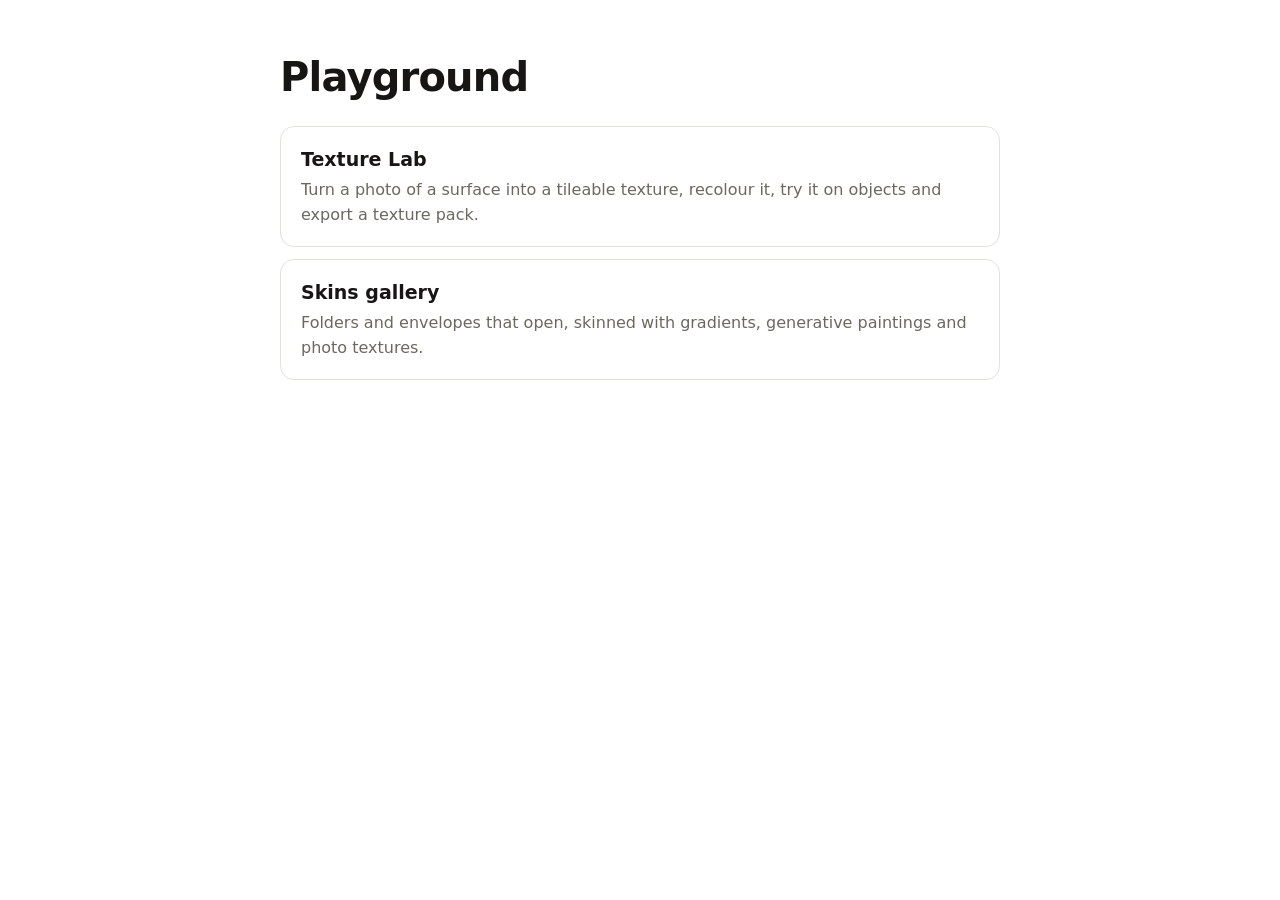
==== index.html @ a5c2b9e4 "Add Vercel static-site config and landing page Co-Authored-By: Claude Opus 5.5 <noreply@anthropic.co" ====
<!DOCTYPE html>
<html lang="en">
<head>
<meta charset="utf-8">
<meta name="viewport" content="width=device-width, initial-scale=1">
<title>Playground</title>
<style>
:root{color-scheme:light dark;--bg:light-dark(#fff,#121211);--ink:light-dark(#171615,#f0eee9);--muted:light-dark(#6b6862,#a19d95);--line:light-dark(#e3e1dc,#2f2d2a)}
*{box-sizing:border-box}
body{margin:0;background:var(--bg);color:var(--ink);font:16px/1.55 ui-sans-serif,system-ui,-apple-system,sans-serif}
main{max-width:760px;margin:0 auto;padding:56px 20px}
h1{font-size:40px;line-height:1.05;letter-spacing:-.02em;margin:0 0 28px}
a.card{display:block;border:1px solid var(--line);border-radius:14px;padding:18px 20px;margin-bottom:12px;color:inherit;text-decoration:none}
a.card:hover{border-color:var(--muted)}
a.card b{font-size:19px}
a.card p{margin:4px 0 0;color:var(--muted)}
</style>
</head>
<body>
<main>
  <h1>Playground</h1>
  <a class="card" href="/texture-lab/"><b>Texture Lab</b><p>Turn a photo of a surface into a tileable texture, recolour it, try it on objects and export a texture pack.</p></a>
  <a class="card" href="/texture-gallery/"><b>Skins gallery</b><p>Folders and envelopes that open, skinned with gradients, generative paintings and photo textures.</p></a>
</main>
</body>
</html>
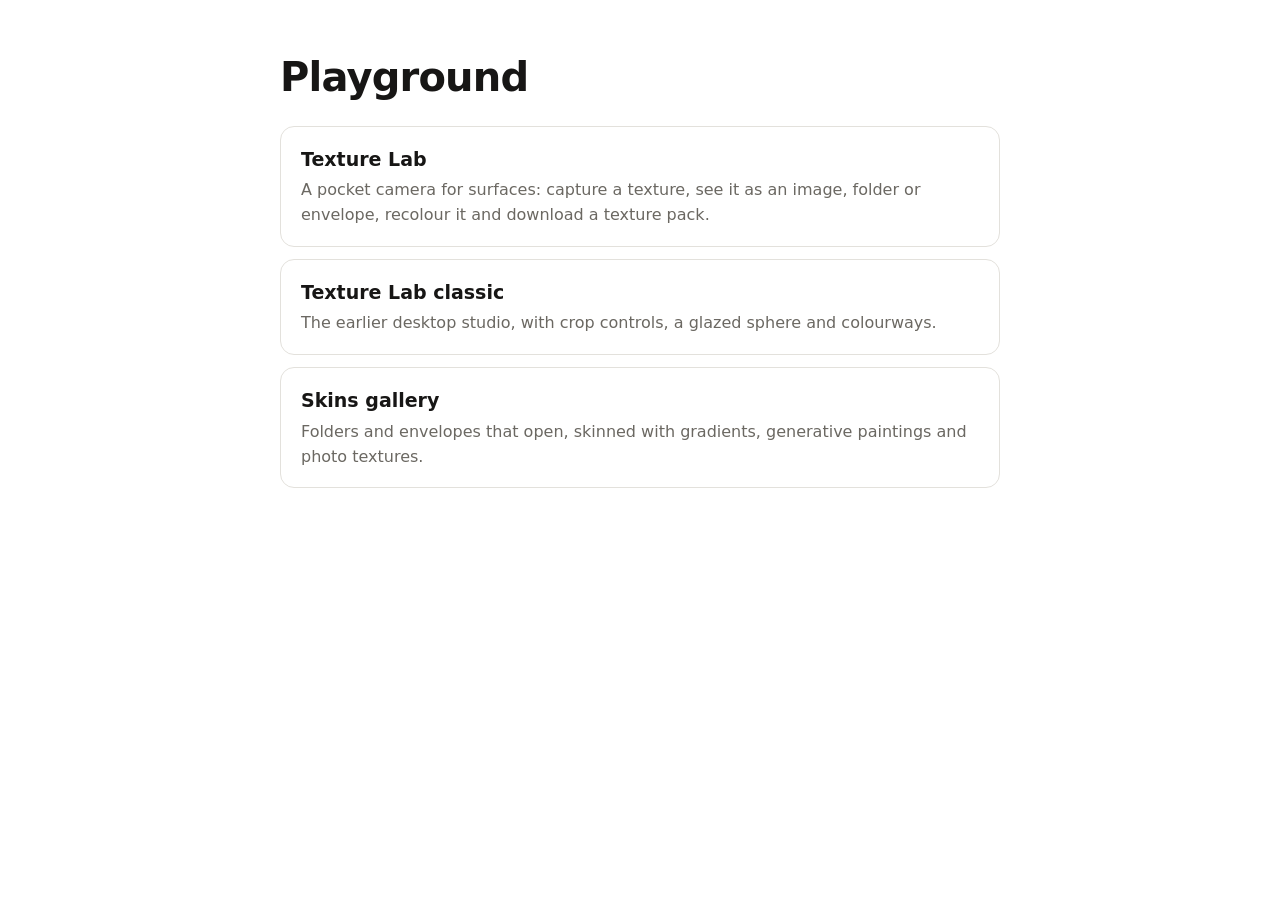
==== commit cad016bb: "Texture Lab: mobile-first camera, roll, folder and envelope views Co-Authored-By: Claude Opus 5.5 <n" ====
--- a/index.html
+++ b/index.html
@@ -19,7 +19,8 @@
 <body>
 <main>
   <h1>Playground</h1>
-  <a class="card" href="/texture-lab/"><b>Texture Lab</b><p>Turn a photo of a surface into a tileable texture, recolour it, try it on objects and export a texture pack.</p></a>
+  <a class="card" href="/texture-lab/"><b>Texture Lab</b><p>A pocket camera for surfaces: capture a texture, see it as an image, folder or envelope, recolour it and download a texture pack.</p></a>
+  <a class="card" href="/texture-lab/classic"><b>Texture Lab classic</b><p>The earlier desktop studio, with crop controls, a glazed sphere and colourways.</p></a>
   <a class="card" href="/texture-gallery/"><b>Skins gallery</b><p>Folders and envelopes that open, skinned with gradients, generative paintings and photo textures.</p></a>
 </main>
 </body>
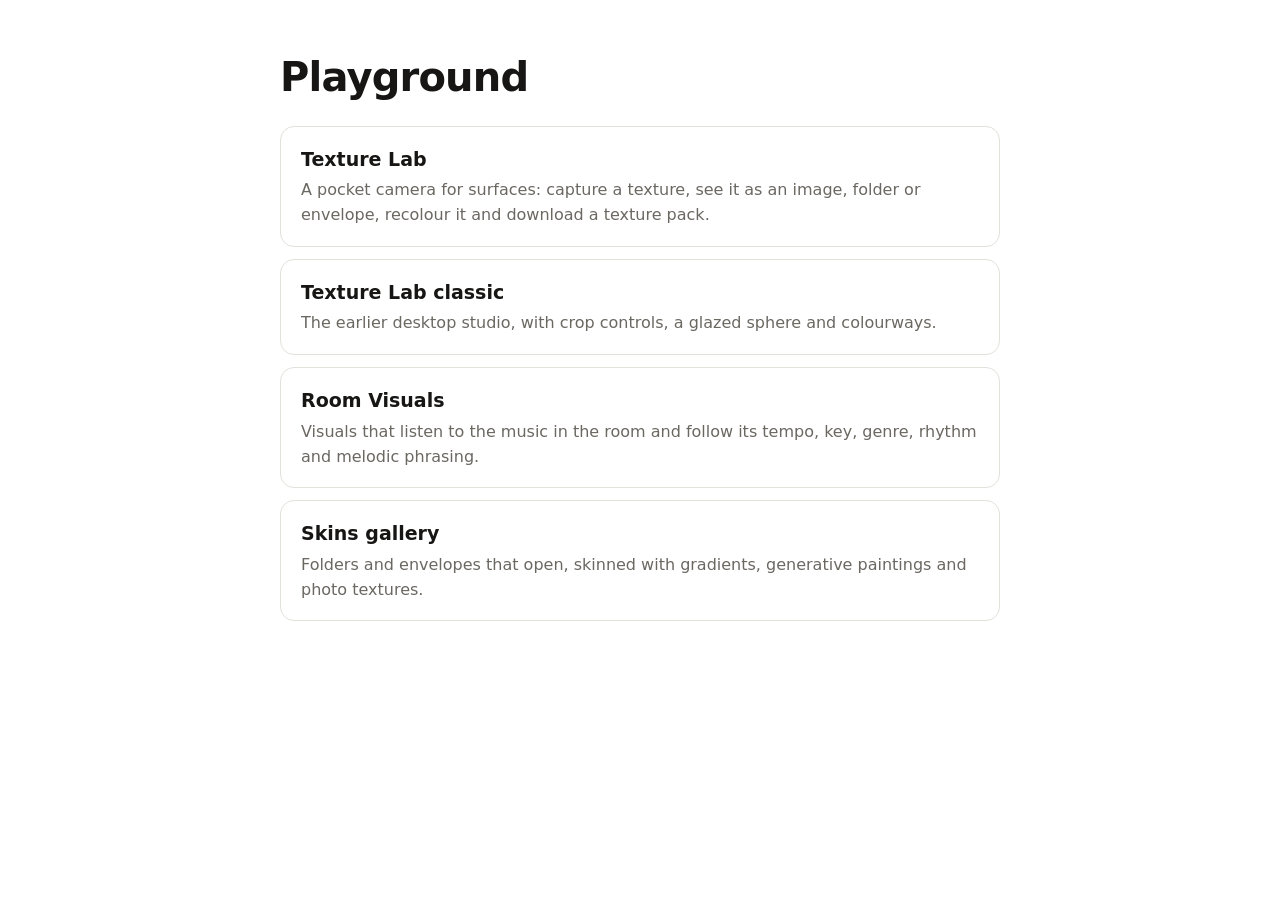
==== commit f923ce7d: "Room Visuals: mic-reactive visuals driven by BPM, key, genre, rhythm and melodic phrasing - Live Web" ====
--- a/index.html
+++ b/index.html
@@ -21,6 +21,7 @@
   <h1>Playground</h1>
   <a class="card" href="/texture-lab/"><b>Texture Lab</b><p>A pocket camera for surfaces: capture a texture, see it as an image, folder or envelope, recolour it and download a texture pack.</p></a>
   <a class="card" href="/texture-lab/classic"><b>Texture Lab classic</b><p>The earlier desktop studio, with crop controls, a glazed sphere and colourways.</p></a>
+  <a class="card" href="/room-visuals/"><b>Room Visuals</b><p>Visuals that listen to the music in the room and follow its tempo, key, genre, rhythm and melodic phrasing.</p></a>
   <a class="card" href="/texture-gallery/"><b>Skins gallery</b><p>Folders and envelopes that open, skinned with gradients, generative paintings and photo textures.</p></a>
 </main>
 </body>
